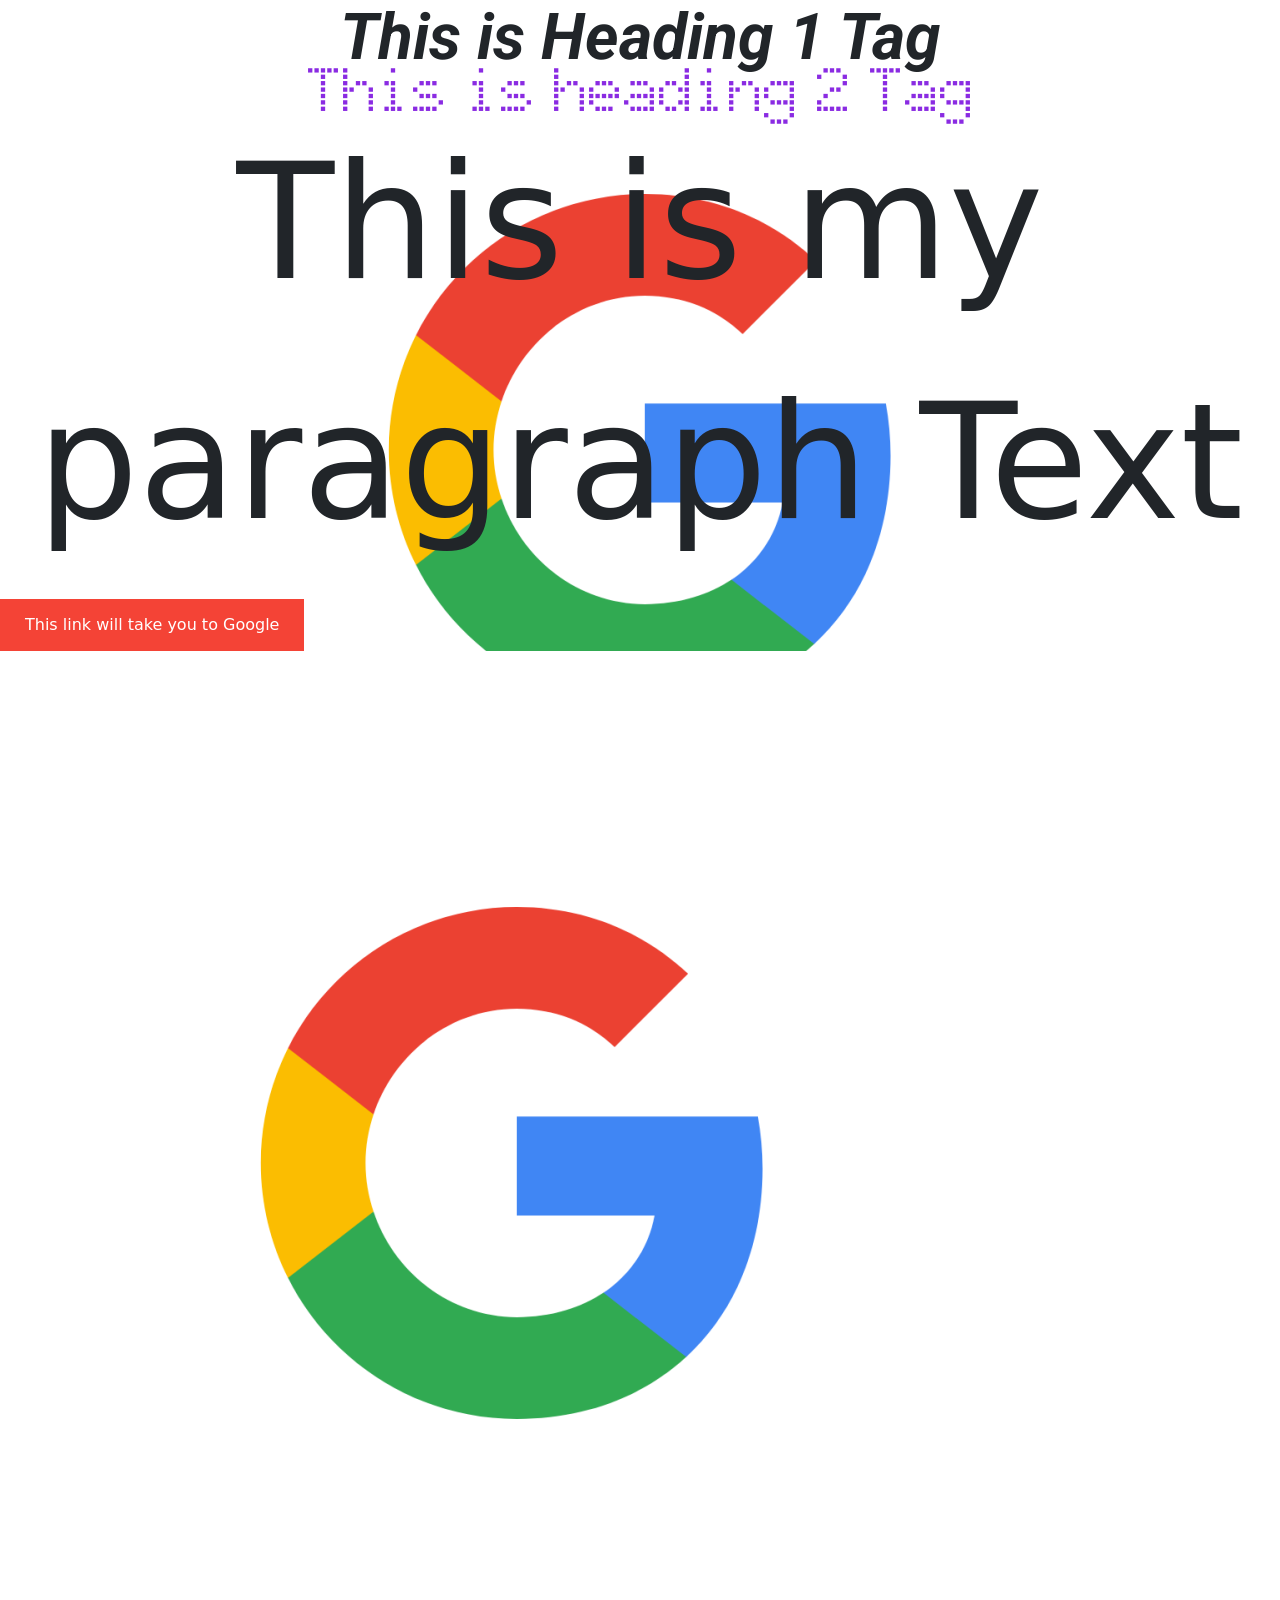
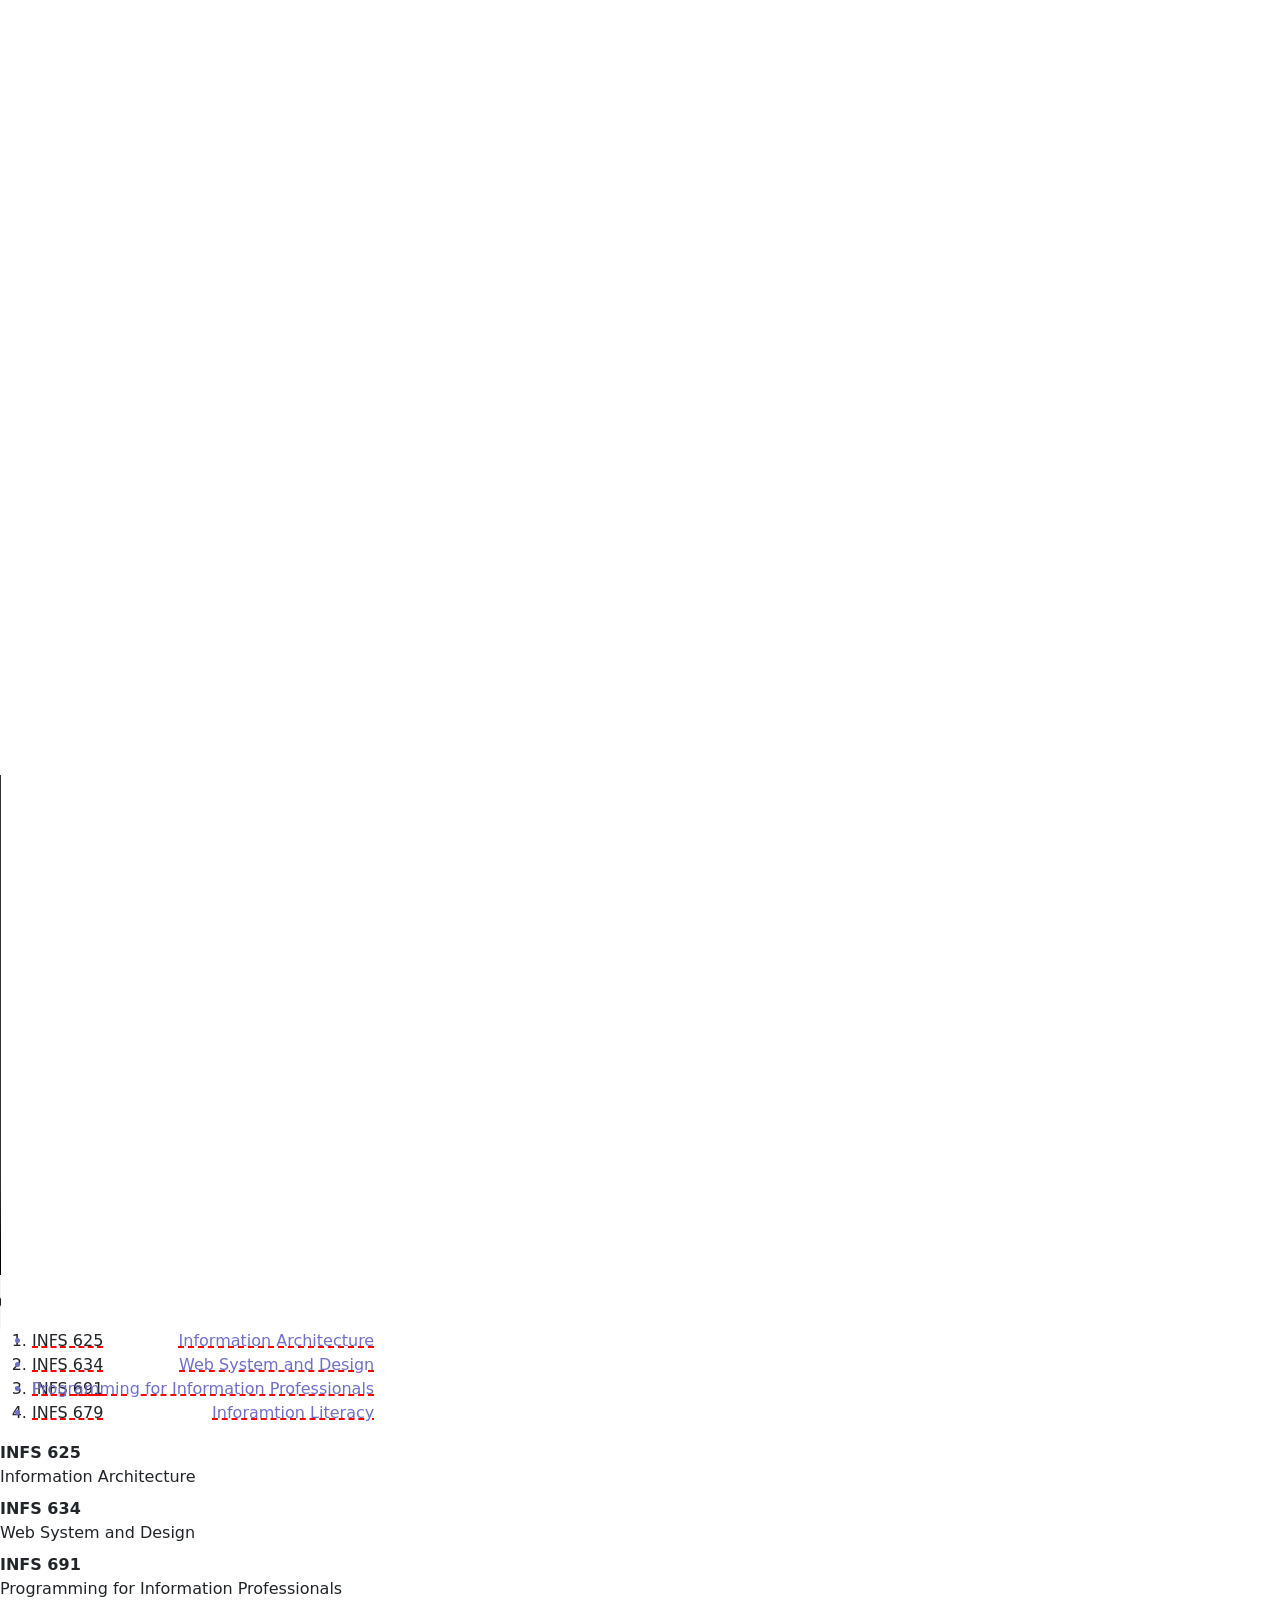
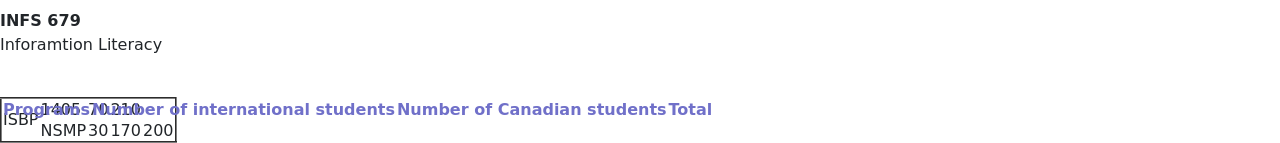
==== index.html @ 4c7313c2 "commit" ====
<html>
    <head>
        <title>
            This is a test file
        </title>
        <link rel="icon" type="image/x-icon" href="Assets/img/google icon.png">
        <link rel="stylesheet" href="Assets/CSS/MyStyle.css"/>
        <link rel="preconnect" href="https://fonts.googleapis.com">
        <link rel="preconnect" href="https://fonts.gstatic.com" crossorigin>
        <link href="https://fonts.googleapis.com/css2?family=Doto:wght@100..900&family=Roboto:ital,wght@0,100;0,300;0,400;0,500;0,700;0,900;1,100;1,300;1,400;1,500;1,700;1,900&display=swap" rel="stylesheet">
        <link href="https://fonts.googleapis.com/css2?family=Roboto:ital,wght@0,100;0,300;0,400;0,500;0,700;0,900;1,100;1,300;1,400;1,500;1,700;1,900&display=swap" rel="stylesheet">
        <link href="https://cdn.jsdelivr.net/npm/bootstrap@5.2.3/dist/css/bootstrap.min.css" rel="stylesheet" integrity="sha384-rbsA2VBKQhggwzxH7pPCaAqO46MgnOM80zW1RWuH61DGLwZJEdK2Kadq2F9CUG65" crossorigin="anonymous">
    </head>
    <body>
        <h1 class="roboto-bold-italic" style="text-align: center; font-size: 4rem;">
            This is Heading 1 Tag
        </h1>
        <h2 id="Heading-2" class="doto-testing" style="font-size: 4rem;">
            This is heading 2 Tag
        </h2>
        <p class="font-size-10">
            This is my paragraph Text
        </p>
        <a class="a-centre" href="https://www.google.com/">This link will take you to Google </a>
        <br>
        <img src="Assets/img/google icon.png" alt="Google Image">

        <iframe src="Assets/Pdf/Sai_Srinivas_Buddi_McGill_Resume.pdf" alt="Resume PDF" width="700" height="700"></iframe>

        <video autoplay controls muted width="1000" height="500">
            <source src="Assets/Video/Dummy Videos For Demo Use.mp4" type="video/mp4">
        </video>
        <br>
        <audio controls>
            <source src="Assets/Video/Dheema(KoshalWorld.Com).mp3" type="audio/mp3">
        </audio>

        <ul  class="font-color-blue">
            <li>Information Architecture</li>
            <li>Web System and Design</li>
            <li>Programming for Information Professionals</li>
            <li>Inforamtion Literacy</li>
        </ul>
        <ol>
            <li>INFS 625</li>
            <li>INFS 634</li>
            <li>INFS 691</li>
            <li>INFS 679</li>
        </ol>
        <dl>
            <dt>INFS 625</dt>
                <dd>Information Architecture</dd>
            <dt>INFS 634</dt>
                <dd>Web System and Design</dd>
            <dt>INFS 691</dt>
                <dd>Programming for Information Professionals</dd>
            <dt>INFS 679</dt>
                <dd>Inforamtion Literacy</dd>
        </dl>
        <br>
        <!-- This is a comment
            It is a comment-->
        <table border="2"  >
            <tr  class="font-color-blue">
                <th colspan="2">Programs</th>
                <th>Number of international students</th>
                <th>Number of Canadian students</th>
                <th>Total</th>
            </tr>
            <tr>
                <td rowspan="3">ISBP</td>
                <td>1405</td>
                <td>70</td>
                <td>210</td>
            </tr>
            <tr>
                <td>NSMP</td>
                <td>30</td>
                <td>170</td>
                <td>200</td>
            </tr>
        </table>
        <link href="https://cdn.jsdelivr.net/npm/bootstrap@5.2.3/dist/css/bootstrap.min.css" rel="stylesheet" integrity="sha384-rbsA2VBKQhggwzxH7pPCaAqO46MgnOM80zW1RWuH61DGLwZJEdK2Kadq2F9CUG65" crossorigin="anonymous">
    </body>
</html>
---- Assets/CSS/MyStyle.css ----
h1{ color:aqua;}
p{text-align: center;}

#Heading-2{
    color:blueviolet;
    text-align: right;
}

.font-color-blue{
    color:rgb(112, 112, 201);
    position: fixed;
    text-align: right;
}

body {
    background-image: url("../img/google\ icon.png");
    background-repeat: no-repeat;
    background-position: center;
    background-attachment:fixed;
}

li{
    text-decoration-line: underline;
    text-decoration-color: rgb(255, 0, 0);
    text-decoration-style: dashed;
    text-decoration-thickness: 1.5px;
}

.font-size-10{
    font-size: 10rem;
}

.roboto-bold-italic {
    font-family: "Roboto", sans-serif;
    font-weight: 700;
    font-style: italic;
    text-indent: initial;
  }

.doto-testing {
  font-family: "Doto", sans-serif;
  font-optical-sizing: auto;
  font-weight: 600;
  text-align: center !important;
  font-style: normal;
  letter-spacing: -3px;
  word-spacing: -17px;
  white-space: normal;
  line-height: 10px;
  font-variation-settings:
    "ROND" 0;
}

a:link, a:visited {
    background-color: #f44336;
    color: white;
    padding: 14px 25px;
    text-align: center;
    text-decoration: none;
    display: inline-block;
}

a:hover{
    color:aqua;
}

.a-centre{
    text-align: center;
}

@media (max-width = 800px){
    body{
        background-color: blue !important;
    }
}
/*This is sample comment*/
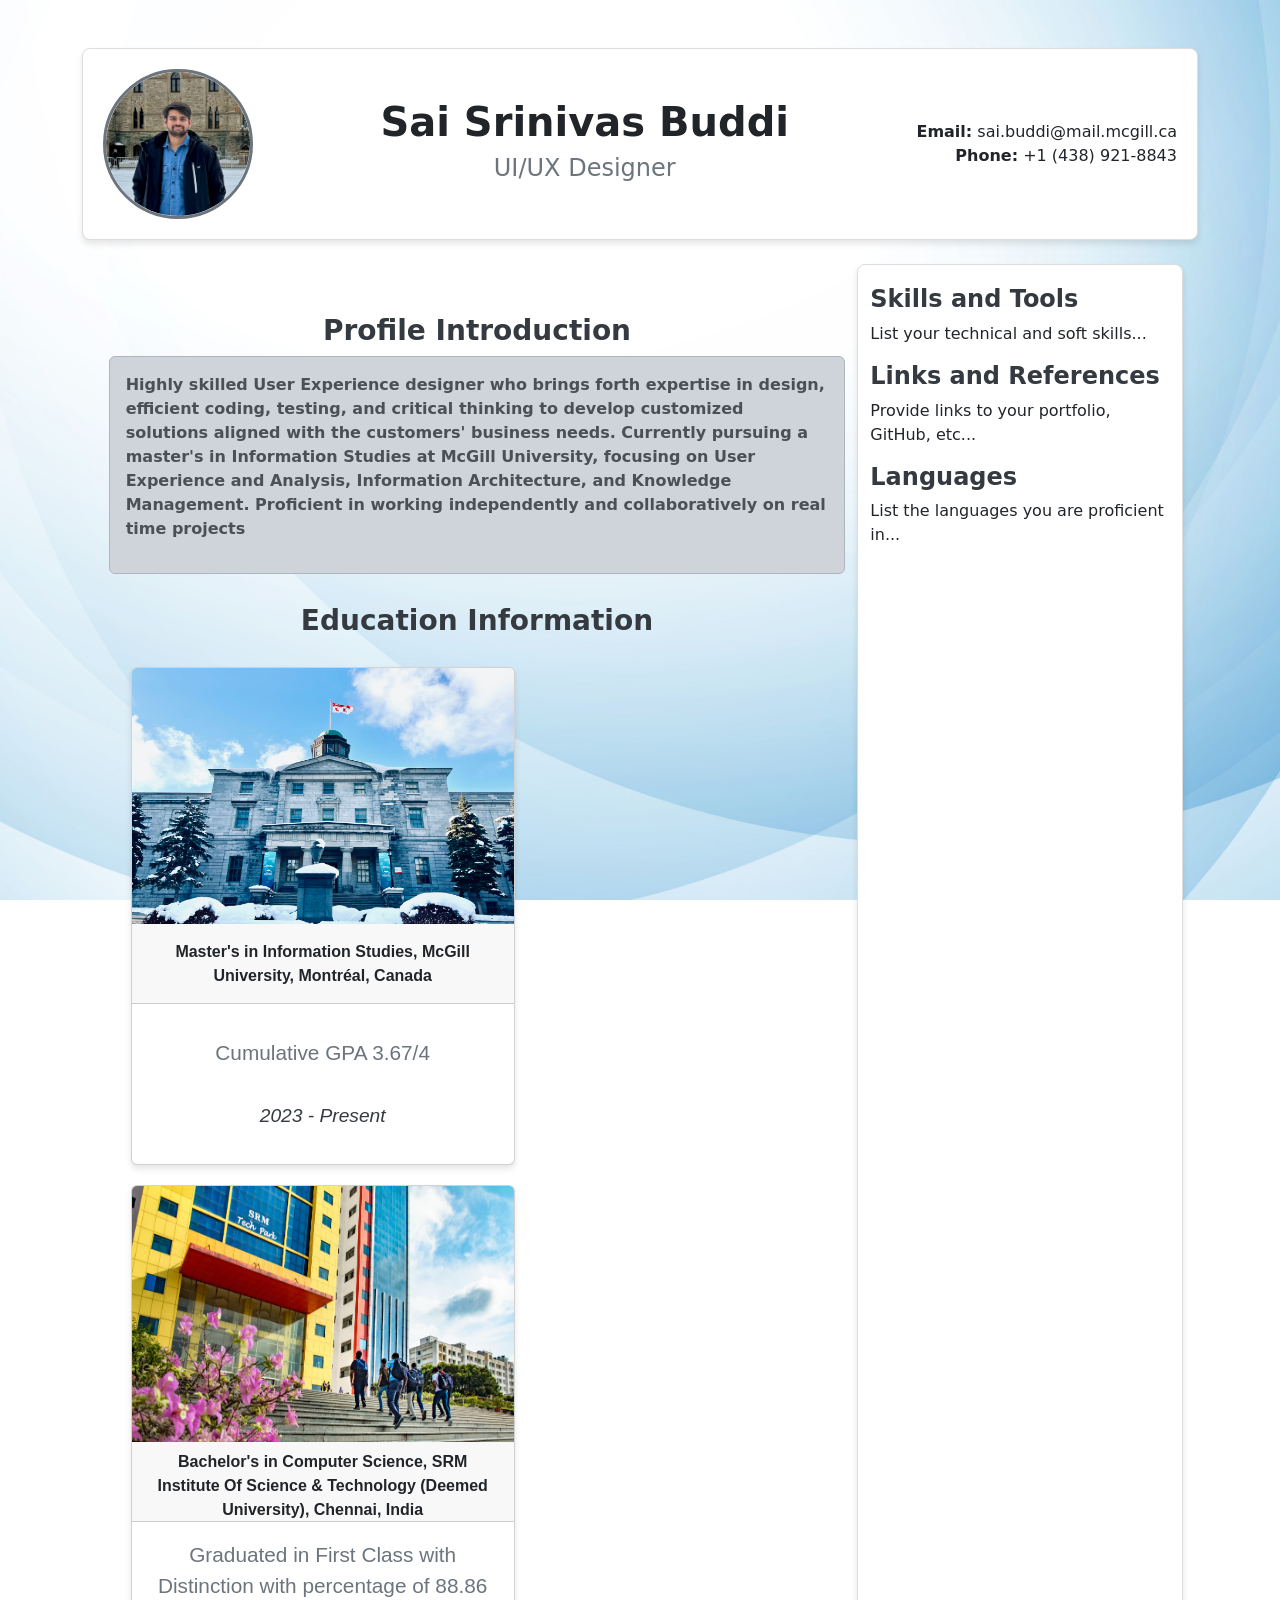
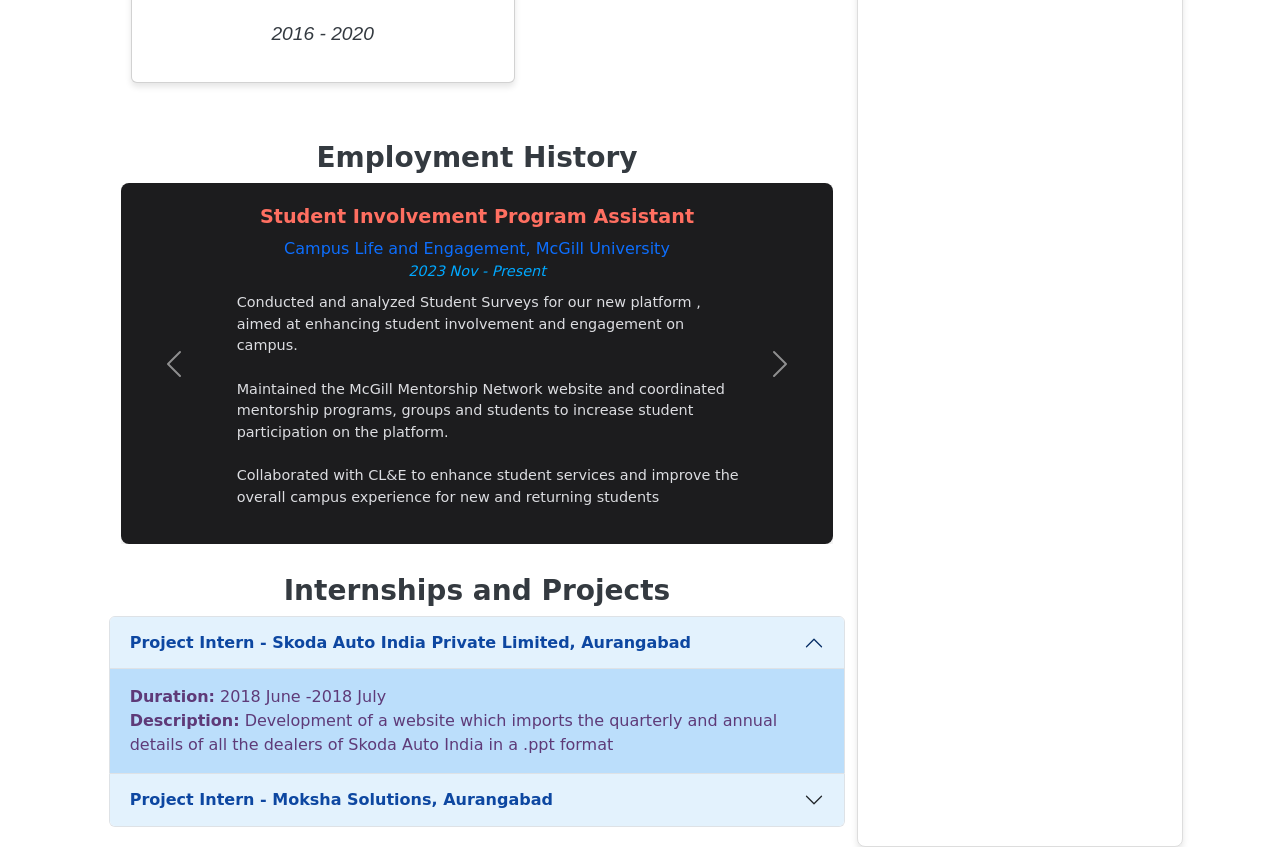
==== commit b2e66da2: "commit" ====
--- a/index.html
+++ b/index.html
@@ -1,85 +1,193 @@
-<html>
-    <head>
-        <title>
-            This is a test file
-        </title>
-        <link rel="icon" type="image/x-icon" href="Assets/img/google icon.png">
-        <link rel="stylesheet" href="Assets/CSS/MyStyle.css"/>
-        <link rel="preconnect" href="https://fonts.googleapis.com">
-        <link rel="preconnect" href="https://fonts.gstatic.com" crossorigin>
-        <link href="https://fonts.googleapis.com/css2?family=Doto:wght@100..900&family=Roboto:ital,wght@0,100;0,300;0,400;0,500;0,700;0,900;1,100;1,300;1,400;1,500;1,700;1,900&display=swap" rel="stylesheet">
-        <link href="https://fonts.googleapis.com/css2?family=Roboto:ital,wght@0,100;0,300;0,400;0,500;0,700;0,900;1,100;1,300;1,400;1,500;1,700;1,900&display=swap" rel="stylesheet">
-        <link href="https://cdn.jsdelivr.net/npm/bootstrap@5.2.3/dist/css/bootstrap.min.css" rel="stylesheet" integrity="sha384-rbsA2VBKQhggwzxH7pPCaAqO46MgnOM80zW1RWuH61DGLwZJEdK2Kadq2F9CUG65" crossorigin="anonymous">
-    </head>
-    <body>
-        <h1 class="roboto-bold-italic" style="text-align: center; font-size: 4rem;">
-            This is Heading 1 Tag
-        </h1>
-        <h2 id="Heading-2" class="doto-testing" style="font-size: 4rem;">
-            This is heading 2 Tag
-        </h2>
-        <p class="font-size-10">
-            This is my paragraph Text
-        </p>
-        <a class="a-centre" href="https://www.google.com/">This link will take you to Google </a>
-        <br>
-        <img src="Assets/img/google icon.png" alt="Google Image">
+<!DOCTYPE html>
+<html lang="en">
+<head>
+    <meta charset="UTF-8">
+    <meta name="viewport" content="width=device-width, initial-scale=1.0">
+    <title>My Resume</title>
+    <!-- Bootstrap CSS -->
+    <link rel="stylesheet" href="Assets/CSS/MyStyle.css"/>
+    <link href="https://cdn.jsdelivr.net/npm/bootstrap@5.3.2/dist/css/bootstrap.min.css" rel="stylesheet">
+</head>
+<body>
+    <div class="container mt-5">
+        <div class="profile-container">
+            <!-- Left Section -->
+            <div>
+                <img src="Assets/img/Profile Pic.jpeg" alt="Profile Picture" class="profile-picture">
+            </div>
 
-        <iframe src="Assets/Pdf/Sai_Srinivas_Buddi_McGill_Resume.pdf" alt="Resume PDF" width="700" height="700"></iframe>
+            <!-- Center Section -->
+            <div class="text-center name-section">
+                <h1>Sai Srinivas Buddi</h1>
+                <h2>UI/UX Designer</h2>
+            </div>
 
-        <video autoplay controls muted width="1000" height="500">
-            <source src="Assets/Video/Dummy Videos For Demo Use.mp4" type="video/mp4">
-        </video>
-        <br>
-        <audio controls>
-            <source src="Assets/Video/Dheema(KoshalWorld.Com).mp3" type="audio/mp3">
-        </audio>
+            <!-- Right Section -->
+            <div class="text-end contact-info">
+                <p><strong>Email:</strong> sai.buddi@mail.mcgill.ca</p>
+                <p><strong>Phone:</strong> +1 (438) 921-8843</p>
+            </div>
+        </div>
+    </div>
 
-        <ul  class="font-color-blue">
-            <li>Information Architecture</li>
-            <li>Web System and Design</li>
-            <li>Programming for Information Professionals</li>
-            <li>Inforamtion Literacy</li>
-        </ul>
-        <ol>
-            <li>INFS 625</li>
-            <li>INFS 634</li>
-            <li>INFS 691</li>
-            <li>INFS 679</li>
-        </ol>
-        <dl>
-            <dt>INFS 625</dt>
-                <dd>Information Architecture</dd>
-            <dt>INFS 634</dt>
-                <dd>Web System and Design</dd>
-            <dt>INFS 691</dt>
-                <dd>Programming for Information Professionals</dd>
-            <dt>INFS 679</dt>
-                <dd>Inforamtion Literacy</dd>
-        </dl>
-        <br>
-        <!-- This is a comment
-            It is a comment-->
-        <table border="2"  >
-            <tr  class="font-color-blue">
-                <th colspan="2">Programs</th>
-                <th>Number of international students</th>
-                <th>Number of Canadian students</th>
-                <th>Total</th>
-            </tr>
-            <tr>
-                <td rowspan="3">ISBP</td>
-                <td>1405</td>
-                <td>70</td>
-                <td>210</td>
-            </tr>
-            <tr>
-                <td>NSMP</td>
-                <td>30</td>
-                <td>170</td>
-                <td>200</td>
-            </tr>
-        </table>
-        <link href="https://cdn.jsdelivr.net/npm/bootstrap@5.2.3/dist/css/bootstrap.min.css" rel="stylesheet" integrity="sha384-rbsA2VBKQhggwzxH7pPCaAqO46MgnOM80zW1RWuH61DGLwZJEdK2Kadq2F9CUG65" crossorigin="anonymous">
-    </body>
-</html>+    <!-- Main Content -->
+    <div class="row mt-4">
+        <!-- Left Section (2/3) -->
+        <div class="col-lg-1 left-section">
+        </div>
+        <div class="col-lg-7 left-section">
+            <h3 style="text-align: center;">Profile Introduction</h3>
+            <div class="alert alert-dark" role="alert">
+                <p style="font-weight:650;">Highly skilled User Experience designer who brings forth expertise in design, efficient coding, testing, and
+                    critical thinking to develop customized solutions aligned with the customers' business needs. Currently
+                    pursuing a master's in Information Studies at McGill University, focusing on User Experience and Analysis,
+                    Information Architecture, and Knowledge Management. Proficient in working independently and
+                    collaboratively on real time projects</p>
+            </div>
+
+
+            <h3 style="text-align: center;">Education Information</h3>
+            <div class="container">
+                <div class="education-section d-flex flex-wrap justify-content-between">
+                    <!-- Education Item 1 -->
+                    <div class="card" style="width: 24rem; ">
+                        <img src="Assets/img/McGill-Arts-scaled.jpg" class="card-img-top" alt="McGill University Image">
+                        <div class="card-header">
+                            Master's in Information Studies, McGill University, Montréal, Canada
+                        </div>
+                        <div class="card-body">
+                            <p class="card-text">
+                                Cumulative GPA 3.67/4
+                            </p>
+                            <p class="duration">2023 - Present</p>
+                        </div>
+                    </div>
+        
+                    <!-- Education Item 2 -->
+                    <div class="card" style="width: 24rem;">
+                        <img src="Assets/img/tech_park.jpg" class="card-img-top" alt="SRM University Image">
+                        <div class="card-header">
+                            Bachelor's in Computer Science, SRM Institute Of Science & Technology (Deemed University), Chennai, India
+                        </div>
+                        <div class="card-body">
+                            <p class="card-text">
+                                Graduated in First Class with Distinction with percentage of 88.86
+                            </p>
+                            <p class="duration">2016 - 2020</p>
+                        </div>
+                    </div>
+                </div>
+            </div>
+
+            <div class="container mt-5">
+                <h3 style="text-align: center;">Employment History</h2>
+                <div id="employmentCarousel" class="carousel slide" data-bs-ride="carousel">
+                    <div class="carousel-inner">
+                        <!-- Slide 1 -->
+                        <div class="carousel-item active">
+                            <div>
+                                <div class="job-title">Student Involvement Program Assistant</div>
+                                <div class="company-name">Campus Life and Engagement, McGill University</div>
+                                <div class="job-duration">2023 Nov - Present</div>
+                                <p class="job-description">
+                                        Conducted and analyzed Student Surveys for our new platform , aimed at enhancing student
+                                    involvement and engagement on campus.
+                                    <br><br>
+                                        Maintained the McGill Mentorship Network website and coordinated mentorship programs,
+                                    groups and students to increase student participation on the platform.
+                                    <br><br>
+                                        Collaborated with CL&E to enhance student services and improve the overall campus experience
+                                    for new and returning students
+                                </p>
+                            </div>
+                        </div>
+                        <!-- Slide 2 -->
+                        <div class="carousel-item">
+                            <div>
+                                <div class="job-title">Software Developer</div>
+                                <div class="company-name">Bridge Solutions Group, Bengaluru</div>
+                                <div class="job-duration">2022 Apr - 2023 June</div>
+                                <p class="job-description">Working with the L3 Engineering Team, determining the client's requirements around Sterling
+                                    and providing a solution to meet those requirements.</p>
+                            </div>
+                        </div>
+                        <!-- Slide 3 -->
+                        <div class="carousel-item">
+                            <div>
+                                <div class="job-title">Software Developer </div>
+                                <div class="company-name">Pivotree, Bengaluru</div>
+                                <div class="job-duration">2020 Jan - 2022 Apr</div>
+                                <p class="job-description">
+                                        Worked on different projects related to Warehouse Management System and solved complex
+                                    problems using technical expertise.
+                                    <br><br>
+                                    Implemented custom code and integration parameters for various third parties and documented
+                                    them all.
+                                </p>
+                            </div>
+                        </div>
+                    </div>
+                    <!-- Carousel Controls -->
+                    <button class="carousel-control-prev" type="button" data-bs-target="#employmentCarousel" data-bs-slide="prev">
+                        <span class="carousel-control-prev-icon" aria-hidden="true"></span>
+                        <span class="visually-hidden">Previous</span>
+                    </button>
+                    <button class="carousel-control-next" type="button" data-bs-target="#employmentCarousel" data-bs-slide="next">
+                        <span class="carousel-control-next-icon" aria-hidden="true"></span>
+                        <span class="visually-hidden">Next</span>
+                    </button>
+                </div>
+            </div>
+
+            <h3 style="text-align: center;">Internships and Projects</h3>
+            <div class="accordion" id="internshipsAccordion">
+                <!-- Accordion Item 1 -->
+                <div class="accordion-item">
+                    <h2 class="accordion-header" id="headingOne">
+                        <button class="accordion-button"  style="color: #0d47a1; background-color: #e3f2fd" type="button" data-bs-toggle="collapse" data-bs-target="#collapseOne" aria-expanded="true" aria-controls="collapseOne">
+                        Project Intern - Skoda Auto India Private Limited, Aurangabad
+                        </button>
+                    </h2>
+                    <div id="collapseOne" class="accordion-collapse collapse show" aria-labelledby="headingOne" data-bs-parent="#internshipsAccordion">
+                        <div class="accordion-body">
+                            <strong>Duration:</strong> 2018 June -2018 July<br>
+                            <strong>Description:</strong> Development of a website which imports the quarterly and annual details of all the dealers
+                            of Skoda Auto India in a .ppt format
+                        </div>
+                    </div>
+                </div>
+                <!-- Accordion Item 2 -->
+                <div class="accordion-item">
+                    <h2 class="accordion-header" id="headingTwo">
+                        <button class="accordion-button collapsed" style="color: #0d47a1; background-color: #e3f2fd" type="button" data-bs-toggle="collapse" data-bs-target="#collapseTwo" aria-expanded="false" aria-controls="collapseTwo">
+                            Project Intern - Moksha Solutions, Aurangabad
+                        </button>
+                    </h2>
+                    <div id="collapseTwo" class="accordion-collapse collapse" aria-labelledby="headingTwo" data-bs-parent="#internshipsAccordion">
+                        <div class="accordion-body">
+                            <strong>Duration:</strong> 2019 May - 2019 June<br>
+                            <strong>Description:</strong> Worked on developing own website Theme according to the client for the website and make
+                            the website dynamic using WordPress
+                        </div>
+                    </div>
+                </div>
+            </div>
+        </div>
+
+        <!-- Right Section (1/3) -->
+        <div class="col-lg-3 right-section">
+            <h4>Skills and Tools</h4>
+            <p>List your technical and soft skills...</p>
+
+            <h4>Links and References</h4>
+            <p>Provide links to your portfolio, GitHub, etc...</p>
+
+            <h4>Languages</h4>
+            <p>List the languages you are proficient in...</p>
+        </div>
+    </div>
+
+    <!-- Bootstrap JS (Optional) -->
+    <script src="https://cdn.jsdelivr.net/npm/bootstrap@5.3.2/dist/js/bootstrap.bundle.min.js"></script>
+</body>
+</html>
--- a/Assets/CSS/MyStyle.css
+++ b/Assets/CSS/MyStyle.css
@@ -1,76 +1,187 @@
-h1{ color:aqua;}
-p{text-align: center;}
-
-#Heading-2{
-    color:blueviolet;
-    text-align: right;
+body {
+    background-color: #f8f9fa;
+    background-image: url('../img/abstract_gradient_circle_banner_design_2103.jpg'); /* Replace with your image URL */
+    background-size: cover;
+    background-repeat: no-repeat;
+    background-attachment: fixed;
+    background-position: center center;
+}
+.profile-container {
+    display: flex;
+    align-items: center;
+    justify-content: space-between;
+    padding: 20px;
+    background: white;
+    border: 1px solid #ddd;
+    border-radius: 8px;
+    box-shadow: 0 4px 6px rgba(0, 0, 0, 0.1);
+    margin-bottom: 20px;
+}
+.profile-picture {
+    width: 150px;
+    height: 150px;
+    border-radius: 50%;
+    object-fit: cover;
+    border: 3px solid #6c757d;
+}
+.name-section h1 {
+    font-size: 2.5rem;
+    font-weight: bold;
+}
+.name-section h2 {
+    font-size: 1.5rem;
+    font-weight: 400;
+    color: #6c757d;
+}
+.contact-info p {
+    margin: 0;
+    font-size: 1rem;
+}
+.left-section {
+    padding: 20px;
+}
+.left-section h3 {
+    margin-top: 30px;
+    color: #343a40;
+    font-weight: bold;
+}
+.right-section {
+    position: sticky;
+    top: 20px;
+    padding: 20px;
+    background: white;
+    border: 1px solid #ddd;
+    border-radius: 8px;
+    box-shadow: 0 4px 6px rgba(0, 0, 0, 0.1);
+}
+.right-section h4 {
+    color: #343a40;
+    font-weight: bold;
 }
 
-.font-color-blue{
-    color:rgb(112, 112, 201);
-    position: fixed;
-    text-align: right;
+.col-lg-8 left-section  {
+    padding: 20px;
 }
 
-body {
-    background-image: url("../img/google\ icon.png");
-    background-repeat: no-repeat;
-    background-position: center;
-    background-attachment:fixed;
+.education-section {
+    font-family: 'Arial', sans-serif;
+    margin-top: 20px;
+}
+.education-item {
+    display: flex;
+    justify-content: space-between;
+    margin-bottom: 20px;
+}
+.education-details h5 {
+    font-size: 1.1rem;
+    font-weight: bold;
+    margin: 0;
+}
+.education-details p {
+    margin: 0;
+    font-size: 0.9rem;
+    color: #6c757d;
+}
+.education-duration {
+    font-style: italic;
+    font-size: 0.9rem;
+    color: #6c757d;
+}
+.education-details ul {
+    margin-top: 5px;
+    padding-left: 20px;
+}
+.card {
+    border: 1px solid #ddd;
+    border-radius: 8px;
+    box-shadow: 0 4px 6px rgba(0, 0, 0, 0.1);
+    margin: 10px;
+}
+.card-header {
+    font-weight: bold;
+    height: 5rem;
+    text-align: center;
+    align-content: center;
+    background-color: #f8f9fa;
+}
+.card-text {
+    font-size: 1.3rem;
+    color: #6c757d;
+    height: 4rem;
+    text-align: center;
+    align-content: center;
+}
+.duration {
+    font-style: italic;
+    font-size: 1.2rem;
+    color: #343a40;
+    height: 2rem;
+    text-align: center;
+    align-content: center;
+}
+.card-img-top{
+    width: 24rem;
+    height: 16rem;
+}
+.carousel-item {
+    min-height: 200px; /* Adjust based on content */
+    display: flex;
+    justify-content: center;
+    align-items: center;
+    background-color: #f8f9fa;
+    border-radius: 8px;
+    padding: 20px;
+    box-shadow: 0 4px 6px rgba(0, 0, 0, 0.1);
+}
+.job-title {
+    font-weight: bold;
+    font-size: 1.2rem;
+    margin-bottom: 5px;
+    color: #ff6f61  ;
+}
+.company-name {
+    font-size: 1rem;
+    color: #0d6efd;
+}
+.job-duration {
+    font-style: italic;
+    font-size: 0.9rem;
+    color: #00a8ff;
+}
+.job-description {
+    font-size: 0.9rem;
+    margin-top: 10px;
+    color:#dcdde1;
+    text-align: left; 
+    padding-left: 6rem;  
+    padding-right: 4rem;
 }
 
-li{
-    text-decoration-line: underline;
-    text-decoration-color: rgb(255, 0, 0);
-    text-decoration-style: dashed;
-    text-decoration-thickness: 1.5px;
+.carousel-item{
+    align-content: center;
+    background-color: #1c1c1e;
+    text-align: center;
+}
+.accordion-button{
+    background-color: #fafaf8;
+    color: #0d47a1;
+    font-weight: bold;
 }
 
-.font-size-10{
-    font-size: 10rem;
+.accordion-button:focus {
+    box-shadow: none;
+}
+.accordion-button:not(.collapsed) {
+    background-color: #64b5f6;
+    color: #ffffff;
+}
+.accordion-body {
+    background-color: #bbdefb;
+    color: #5e3a78;
 }
 
-.roboto-bold-italic {
-    font-family: "Roboto", sans-serif;
-    font-weight: 700;
-    font-style: italic;
-    text-indent: initial;
-  }
-
-.doto-testing {
-  font-family: "Doto", sans-serif;
-  font-optical-sizing: auto;
-  font-weight: 600;
-  text-align: center !important;
-  font-style: normal;
-  letter-spacing: -3px;
-  word-spacing: -17px;
-  white-space: normal;
-  line-height: 10px;
-  font-variation-settings:
-    "ROND" 0;
-}
-
-a:link, a:visited {
-    background-color: #f44336;
-    color: white;
-    padding: 14px 25px;
-    text-align: center;
-    text-decoration: none;
-    display: inline-block;
-}
-
-a:hover{
-    color:aqua;
-}
-
-.a-centre{
-    text-align: center;
-}
-
-@media (max-width = 800px){
-    body{
-        background-color: blue !important;
+@media (max-width: 768px) {
+    body {
+        background-attachment: scroll;
     }
-}
-/*This is sample comment*/+}
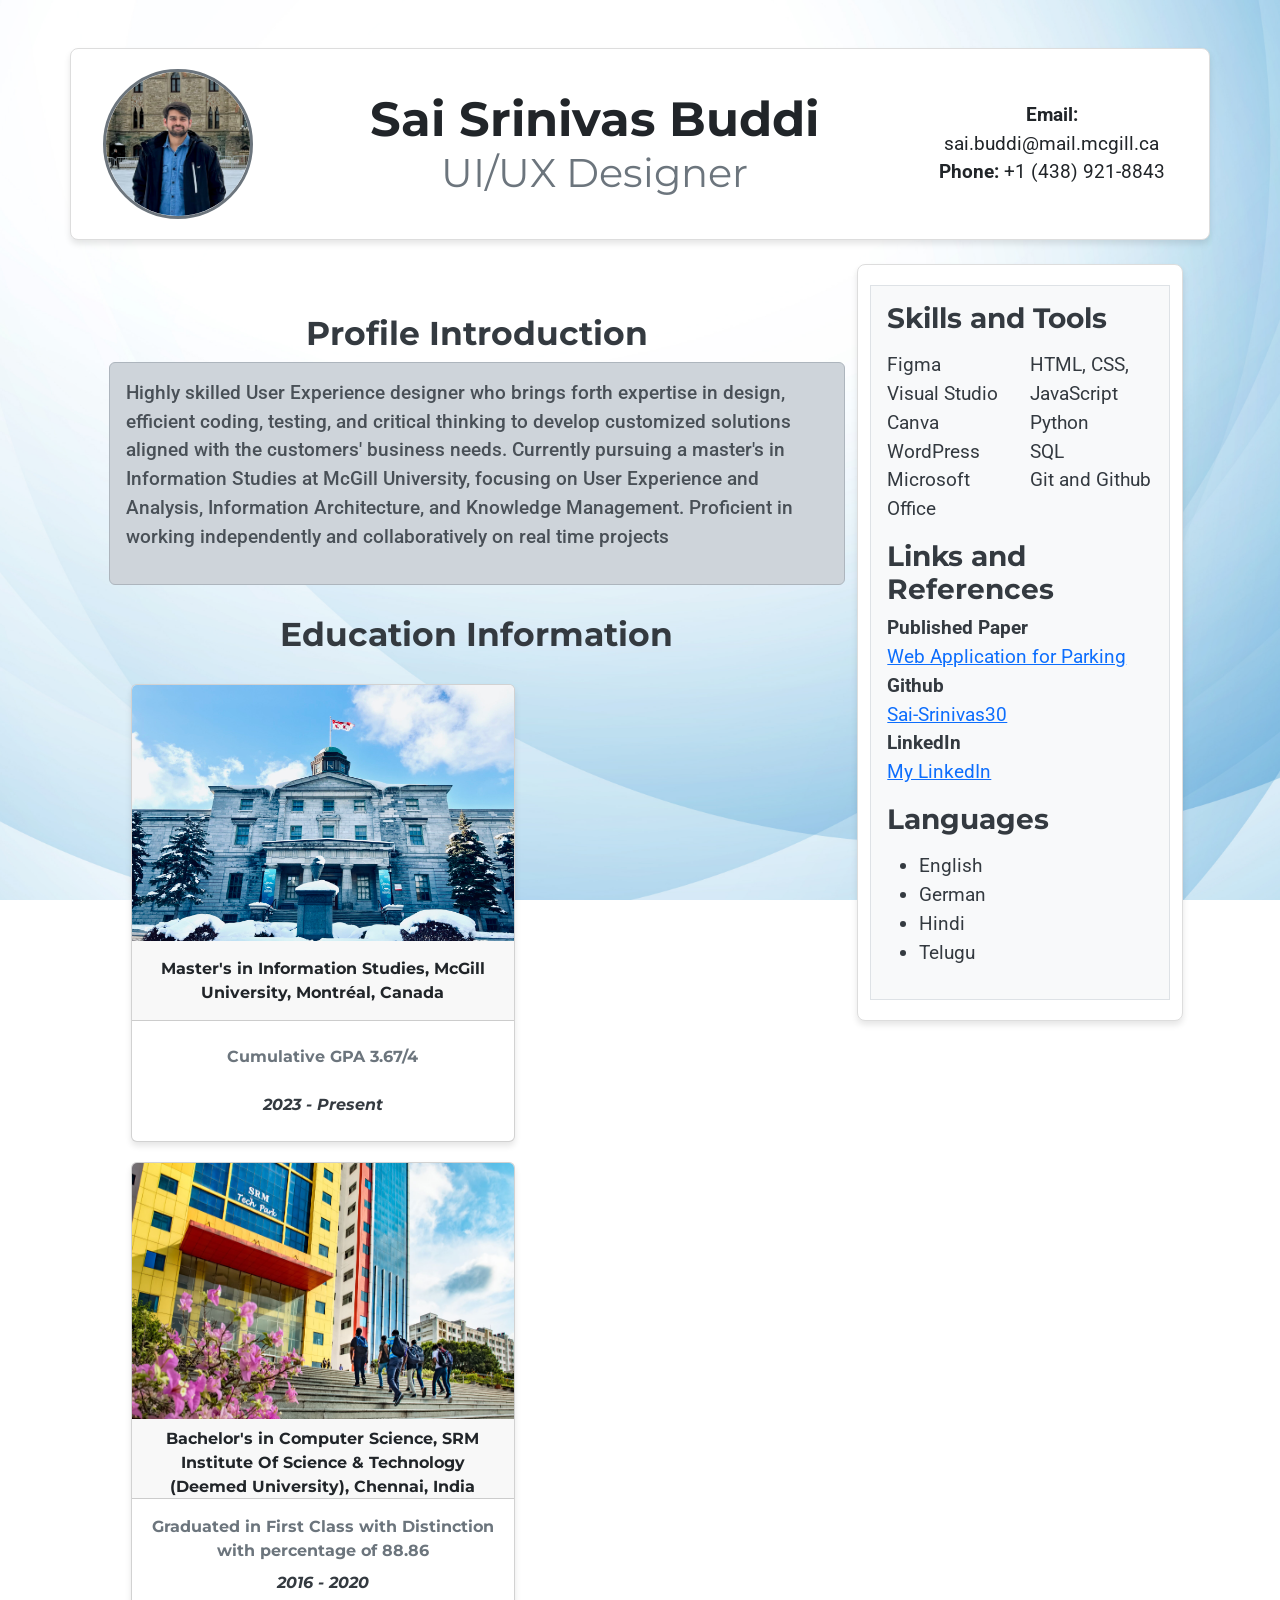
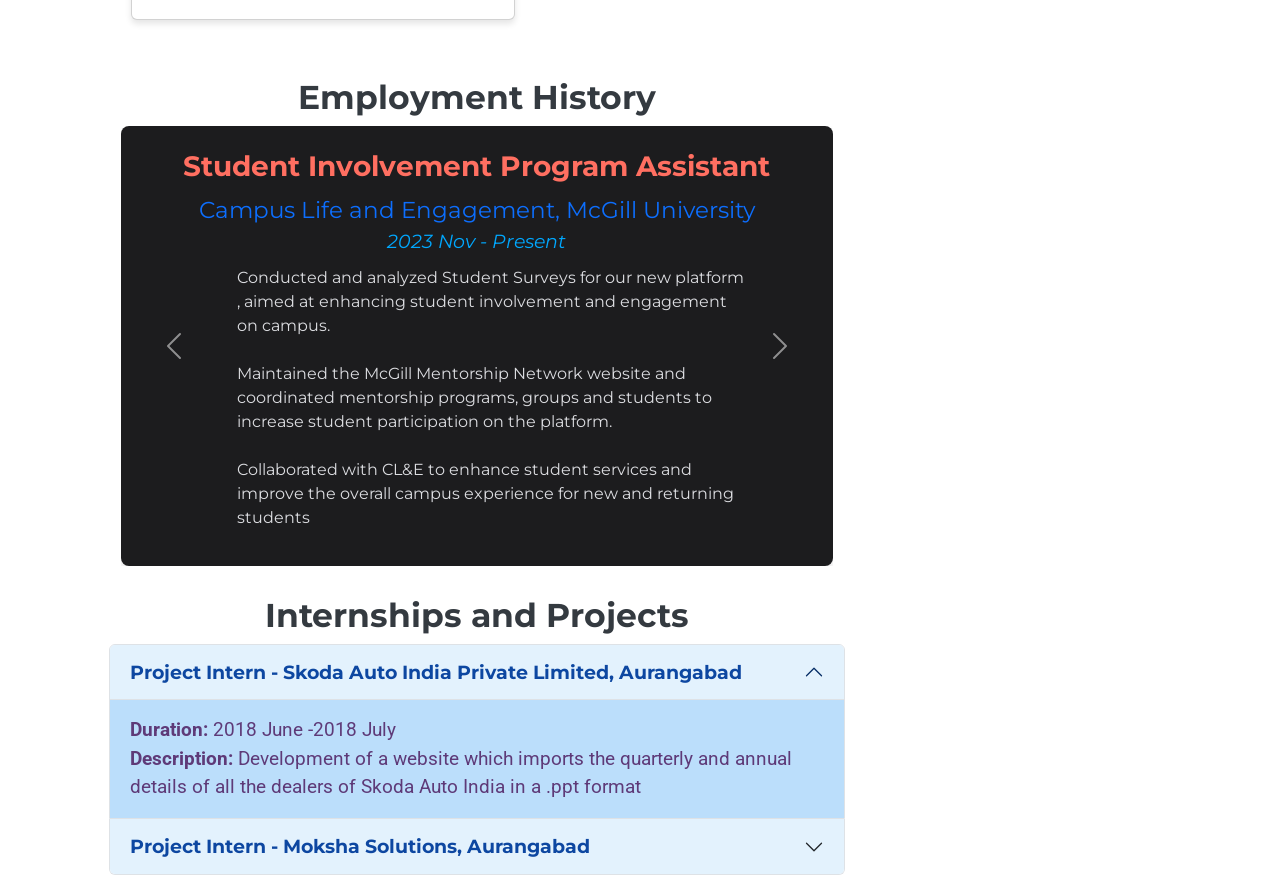
==== commit 4a9a4545: "commit" ====
--- a/index.html
+++ b/index.html
@@ -7,23 +7,27 @@
     <!-- Bootstrap CSS -->
     <link rel="stylesheet" href="Assets/CSS/MyStyle.css"/>
     <link href="https://cdn.jsdelivr.net/npm/bootstrap@5.3.2/dist/css/bootstrap.min.css" rel="stylesheet">
+    <link rel="preconnect" href="https://fonts.googleapis.com">
+    <link rel="preconnect" href="https://fonts.gstatic.com" crossorigin>
+    <link href="https://fonts.googleapis.com/css2?family=Doto:wght@100..900&family=Roboto:ital,wght@0,100;0,300;0,400;0,500;0,700;0,900;1,100;1,300;1,400;1,500;1,700;1,900&display=swap" rel="stylesheet">
+    <link href="https://fonts.googleapis.com/css2?family=Doto:wght@100..900&family=Montserrat:ital,wght@0,100..900;1,100..900&family=Roboto:ital,wght@0,100;0,300;0,400;0,500;0,700;0,900;1,100;1,300;1,400;1,500;1,700;1,900&display=swap" rel="stylesheet">
 </head>
 <body>
     <div class="container mt-5">
-        <div class="profile-container">
+        <div class="profile-container row align-items-center text-center text-md-start">
             <!-- Left Section -->
-            <div>
+            <div class="col-12 col-md-2 md-3 mb-md-0">
                 <img src="Assets/img/Profile Pic.jpeg" alt="Profile Picture" class="profile-picture">
             </div>
 
             <!-- Center Section -->
-            <div class="text-center name-section">
+            <div class="text-center name-section col-12 col-md-7 md-3 mb-md-0">
                 <h1>Sai Srinivas Buddi</h1>
                 <h2>UI/UX Designer</h2>
             </div>
 
             <!-- Right Section -->
-            <div class="text-end contact-info">
+            <div class="text-center contact-info col-12 col-md-3">
                 <p><strong>Email:</strong> sai.buddi@mail.mcgill.ca</p>
                 <p><strong>Phone:</strong> +1 (438) 921-8843</p>
             </div>
@@ -38,7 +42,7 @@
         <div class="col-lg-7 left-section">
             <h3 style="text-align: center;">Profile Introduction</h3>
             <div class="alert alert-dark" role="alert">
-                <p style="font-weight:650;">Highly skilled User Experience designer who brings forth expertise in design, efficient coding, testing, and
+                <p style="font-weight:500; font-family: 'Roboto', sans-serif; font-size: 1.2rem;">Highly skilled User Experience designer who brings forth expertise in design, efficient coding, testing, and
                     critical thinking to develop customized solutions aligned with the customers' business needs. Currently
                     pursuing a master's in Information Studies at McGill University, focusing on User Experience and Analysis,
                     Information Architecture, and Knowledge Management. Proficient in working independently and
@@ -144,7 +148,7 @@
                 <!-- Accordion Item 1 -->
                 <div class="accordion-item">
                     <h2 class="accordion-header" id="headingOne">
-                        <button class="accordion-button"  style="color: #0d47a1; background-color: #e3f2fd" type="button" data-bs-toggle="collapse" data-bs-target="#collapseOne" aria-expanded="true" aria-controls="collapseOne">
+                        <button class="accordion-button"  style="color: #0d47a1; background-color: #e3f2fd; font-family: 'Montserrat', sans-serif; font-size: 1.2rem;" type="button" data-bs-toggle="collapse" data-bs-target="#collapseOne" aria-expanded="true" aria-controls="collapseOne">
                         Project Intern - Skoda Auto India Private Limited, Aurangabad
                         </button>
                     </h2>
@@ -159,7 +163,7 @@
                 <!-- Accordion Item 2 -->
                 <div class="accordion-item">
                     <h2 class="accordion-header" id="headingTwo">
-                        <button class="accordion-button collapsed" style="color: #0d47a1; background-color: #e3f2fd" type="button" data-bs-toggle="collapse" data-bs-target="#collapseTwo" aria-expanded="false" aria-controls="collapseTwo">
+                        <button class="accordion-button collapsed" style="color: #0d47a1; background-color: #e3f2fd; font-family: 'Montserrat', sans-serif; font-size: 1.2rem;" type="button" data-bs-toggle="collapse" data-bs-target="#collapseTwo" aria-expanded="false" aria-controls="collapseTwo">
                             Project Intern - Moksha Solutions, Aurangabad
                         </button>
                     </h2>
@@ -174,20 +178,67 @@
             </div>
         </div>
 
+        <button class="btn btn-primary d-lg-none" id="toggle-sidebar" style="position: fixed; top: 210px; right: 10px; width: 40px;">
+            ☰
+        </button>
         <!-- Right Section (1/3) -->
-        <div class="col-lg-3 right-section">
-            <h4>Skills and Tools</h4>
-            <p>List your technical and soft skills...</p>
-
-            <h4>Links and References</h4>
-            <p>Provide links to your portfolio, GitHub, etc...</p>
-
-            <h4>Languages</h4>
-            <p>List the languages you are proficient in...</p>
+        <div class="col-12 col-lg-3 right-section d-none d-md-inline-block" id="sidebar">
+
+            <div class="p-3 bg-light border">
+                <h4>Skills and Tools</h4>
+                <p>
+                    <ul class="two-column-list">
+                        <li>Figma</li>
+                        <li>Visual Studio</li>
+                        <li>Canva</li>
+                        <li>WordPress</li>
+                        <li>Microsoft Office</li>
+                        <li>HTML, CSS, JavaScript</li>
+                        <li>Python</li>
+                        <li>SQL</li>
+                        <li>Git and Github</li>
+                    </ul>
+
+                </p>
+    
+                <h4>Links and References</h4>
+                <p>
+                    <Strong>
+                        Published Paper
+                    </Strong>
+                    <br>
+                    <a href="https://www.ijeat.org/wp-content/uploads/papers/v9i4/D8041049420.pdf">Web Application for Parking</a>
+                    <br>
+                    <Strong>
+                        Github
+                    </Strong>
+                    <br>
+                    <a href="https://github.com/Sai-Srinivas30">Sai-Srinivas30</a>
+                    <br>
+                    <Strong>
+                        LinkedIn
+                    </Strong>
+                    <br>
+                    <a href="https://www.linkedin.com/in/sai-srinivas-buddi-5a5532161/">My LinkedIn</a>
+
+                </p>
+    
+                <h4>Languages</h4>
+                <p>
+                    <ul>
+                        <li>English</li>
+                        <li>German</li>
+                        <li>Hindi</li>
+                        <li>Telugu</li>
+                    </ul>
+                </p>
+            </div>
+
         </div>
     </div>
 
     <!-- Bootstrap JS (Optional) -->
     <script src="https://cdn.jsdelivr.net/npm/bootstrap@5.3.2/dist/js/bootstrap.bundle.min.js"></script>
+    <script src="Assets/js/myResumeJs.js"></script>
 </body>
 </html>
--- a/Assets/CSS/MyStyle.css
+++ b/Assets/CSS/MyStyle.css
@@ -5,6 +5,18 @@
     background-repeat: no-repeat;
     background-attachment: fixed;
     background-position: center center;
+    font-family: 'Roboto', sans-serif;
+}
+.roboto-regular {
+    font-family: "Roboto", serif;
+    font-weight: 400;
+    font-style: normal;
+  }
+.montserrat-regular {
+    font-family: "Montserrat", sans-serif;
+    font-optical-sizing: auto;
+    font-weight: 700;
+    font-style: normal;
 }
 .profile-container {
     display: flex;
@@ -18,24 +30,33 @@
     margin-bottom: 20px;
 }
 .profile-picture {
+    max-width: 100%;
     width: 150px;
-    height: 150px;
+    height: auto;
+    min-height: 150px;
     border-radius: 50%;
     object-fit: cover;
     border: 3px solid #6c757d;
 }
+
 .name-section h1 {
-    font-size: 2.5rem;
+    margin: 0;
+    font-family: "Montserrat", sans-serif;
+    font-size: 2.986rem;
     font-weight: bold;
 }
 .name-section h2 {
-    font-size: 1.5rem;
+    margin: 0;
+    font-size: 2.488rem;
     font-weight: 400;
+    font-family: "Montserrat", sans-serif;
     color: #6c757d;
 }
+
 .contact-info p {
+    font-family: 'Roboto', sans-serif;
     margin: 0;
-    font-size: 1rem;
+    font-size: 1.2rem;
 }
 .left-section {
     padding: 20px;
@@ -43,20 +64,44 @@
 .left-section h3 {
     margin-top: 30px;
     color: #343a40;
+    font-size: 2.074rem;
+    font-family: "Montserrat", sans-serif;
     font-weight: bold;
 }
 .right-section {
     position: sticky;
+    font-family: 'Roboto', sans-serif;
+    font-size: 1.2rem;
     top: 20px;
+    width: auto;
+    height: fit-content;
     padding: 20px;
     background: white;
     border: 1px solid #ddd;
     border-radius: 8px;
     box-shadow: 0 4px 6px rgba(0, 0, 0, 0.1);
+    transition: transform 0.3s ease-in-out;
+    border-left: 1px solid #ddd;
 }
 .right-section h4 {
     color: #343a40;
     font-weight: bold;
+    font-family: "Montserrat", sans-serif;
+    font-size: 1.728rem;
+}
+
+.right-section p {
+    color: #343a40;
+    font-weight: normal;
+    font-family: "Roboto", sans-serif;
+    font-size: 1.2rem;
+}
+
+.right-section li {
+    color: #343a40;
+    font-weight: normal;
+    font-family: "Roboto", sans-serif;
+    font-size: 1.2rem;
 }
 
 .col-lg-8 left-section  {
@@ -64,33 +109,11 @@
 }
 
 .education-section {
-    font-family: 'Arial', sans-serif;
     margin-top: 20px;
-}
-.education-item {
-    display: flex;
-    justify-content: space-between;
-    margin-bottom: 20px;
-}
-.education-details h5 {
-    font-size: 1.1rem;
-    font-weight: bold;
-    margin: 0;
-}
-.education-details p {
-    margin: 0;
-    font-size: 0.9rem;
-    color: #6c757d;
-}
-.education-duration {
-    font-style: italic;
-    font-size: 0.9rem;
-    color: #6c757d;
-}
-.education-details ul {
-    margin-top: 5px;
-    padding-left: 20px;
-}
+    font-family: "Roboto", sans-serif;
+    font-size: 1.2rem;
+}
+
 .card {
     border: 1px solid #ddd;
     border-radius: 8px;
@@ -99,23 +122,29 @@
 }
 .card-header {
     font-weight: bold;
+    font-family: 'Montserrat', sans-serif;
+    font-size: medium;
     height: 5rem;
     text-align: center;
     align-content: center;
     background-color: #f8f9fa;
 }
 .card-text {
-    font-size: 1.3rem;
+    font-weight: bold;
+    font-family: 'Montserrat', sans-serif;
+    font-size: medium;
     color: #6c757d;
-    height: 4rem;
+    height: 2.5rem;
     text-align: center;
     align-content: center;
 }
 .duration {
     font-style: italic;
-    font-size: 1.2rem;
-    color: #343a40;
-    height: 2rem;
+    font-weight: bold;
+    font-family: 'Montserrat', sans-serif;
+    font-size: medium;
+    color: #343a40;
+    height: 1rem;
     text-align: center;
     align-content: center;
 }
@@ -128,6 +157,7 @@
     display: flex;
     justify-content: center;
     align-items: center;
+    font-family: 'Montserrat', sans-serif;
     background-color: #f8f9fa;
     border-radius: 8px;
     padding: 20px;
@@ -135,21 +165,26 @@
 }
 .job-title {
     font-weight: bold;
-    font-size: 1.2rem;
+    font-family: 'Montserrat', sans-serif;
+    font-size:1.728rem;
     margin-bottom: 5px;
     color: #ff6f61  ;
 }
 .company-name {
-    font-size: 1rem;
+    font-family: 'Montserrat', sans-serif;
+    font-size:1.44rem;
     color: #0d6efd;
 }
 .job-duration {
     font-style: italic;
-    font-size: 0.9rem;
+    font-family: 'Montserrat', sans-serif;
+    font-size:1.2rem;
     color: #00a8ff;
 }
 .job-description {
-    font-size: 0.9rem;
+    font-family: 'Montserrat', sans-serif;
+    font-size:1rem;
+    font-style:normal;
     margin-top: 10px;
     color:#dcdde1;
     text-align: left; 
@@ -165,6 +200,8 @@
 .accordion-button{
     background-color: #fafaf8;
     color: #0d47a1;
+    font-family: 'Montserrat', sans-serif;
+    font-size:1.44rem;
     font-weight: bold;
 }
 
@@ -177,11 +214,43 @@
 }
 .accordion-body {
     background-color: #bbdefb;
+    font-family: 'Roboto', sans-serif;
+    font-size:1.2rem;
     color: #5e3a78;
+}
+
+.two-column-list {
+    font-family: 'Roboto', sans-serif;
+    font-size:1.2rem;
+    column-count: 2; /* Number of columns */
+    column-gap: 20px; /* Space between columns */
+    list-style-type: none; /* Remove bullets if desired */
+    padding: 0;
 }
 
 @media (max-width: 768px) {
     body {
         background-attachment: scroll;
     }
+
+    .right-section {
+        position: fixed;
+        top: 250px;
+        right: -20%; /* Initially hidden */
+        width: 200px;
+        height: 100%;
+        background: white;
+        overflow-y: auto;
+        width: auto;
+        height: fit-content;
+        z-index: 1000;
+        box-shadow: 0 4px 6px rgba(0, 0, 0, 0.3);
+        transition: right 0.3s ease-in-out;
+        padding: 20px;
+        border-left: 1px solid #ddd;
+    }
+
+    .right-section.show {
+        right: 0; /* Show when toggled */
+    }
 }
